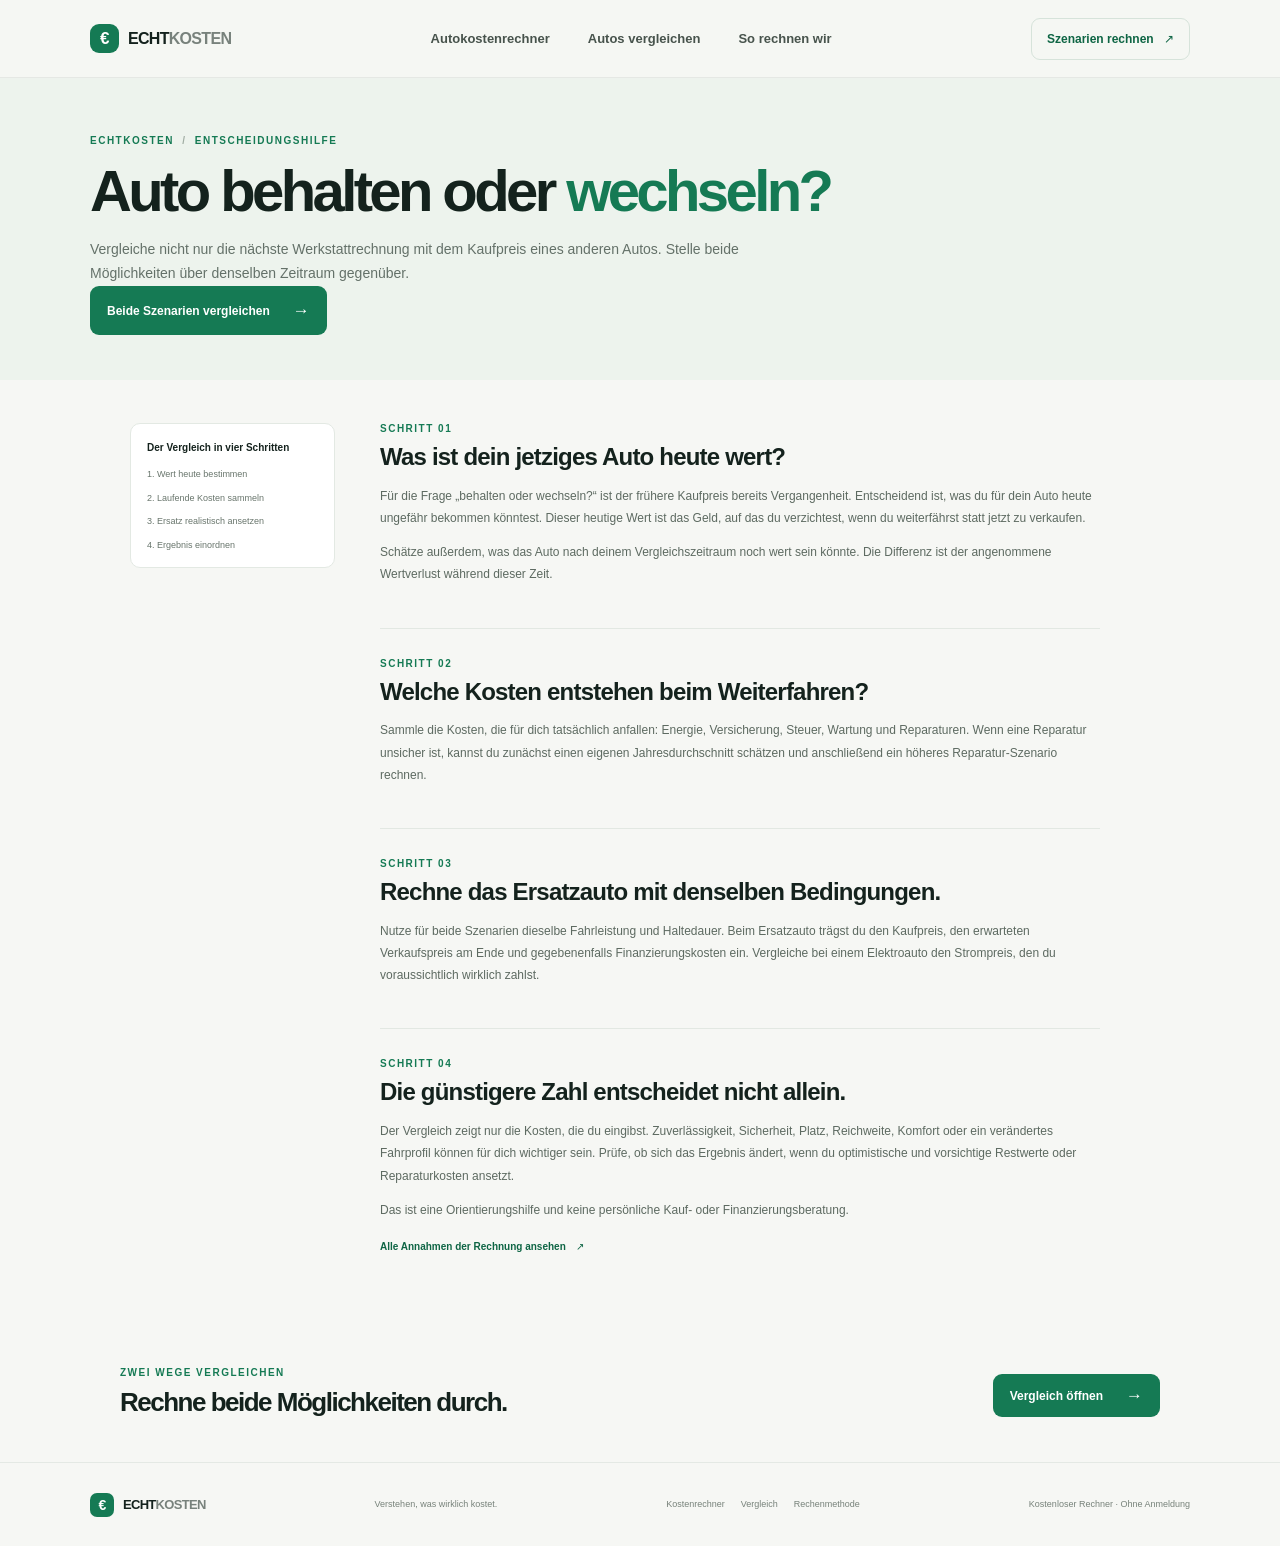
==== behalten-oder-wechseln.html @ c0fb37f1 "Publish ECHTKOSTEN website" ====
<!doctype html>
<html lang="de">
  <head>
    <meta charset="utf-8">
    <meta name="viewport" content="width=device-width, initial-scale=1">
    <meta name="theme-color" content="#f6f7f4">
    <meta name="description" content="So vergleichst du die Kosten, wenn du dein Auto behältst oder auf ein anderes Fahrzeug wechselst.">
    <title>Auto behalten oder wechseln? – ECHTKOSTEN</title>
    <link rel="stylesheet" href="styles.css">
  </head>
  <body>
    <a class="skip-link" href="#inhalt">Zum Inhalt springen</a>
    <header class="site-header">
      <div class="nav-shell">
        <a class="brand" href="index.html" aria-label="ECHTKOSTEN Startseite"><span class="brand-mark" aria-hidden="true">€</span><span>ECHT<span class="brand-light">KOSTEN</span></span></a>
        <nav aria-label="Hauptnavigation"><a href="index.html#rechner">Autokostenrechner</a><a href="vergleich.html">Autos vergleichen</a><a href="methodik.html">So rechnen wir</a></nav>
        <a class="nav-cta" href="vergleich.html#vergleichen">Szenarien rechnen <span aria-hidden="true">↗</span></a>
      </div>
    </header>

    <main id="inhalt">
      <section class="page-hero guide-hero">
        <div class="page-hero-inner">
          <p class="eyebrow"><a href="index.html">ECHTKOSTEN</a> <span aria-hidden="true">/</span> ENTSCHEIDUNGSHILFE</p>
          <h1>Auto behalten oder <span>wechseln?</span></h1>
          <p class="hero-lede">Vergleiche nicht nur die nächste Werkstattrechnung mit dem Kaufpreis eines anderen Autos. Stelle beide Möglichkeiten über denselben Zeitraum gegenüber.</p>
          <a class="primary-link" href="vergleich.html#vergleichen">Beide Szenarien vergleichen <span aria-hidden="true">→</span></a>
        </div>
      </section>

      <article class="article-layout guide-layout">
        <aside class="article-toc" aria-label="Auf dieser Seite"><strong>Der Vergleich in vier Schritten</strong><a href="#heutiger-wert">1. Wert heute bestimmen</a><a href="#laufende-kosten">2. Laufende Kosten sammeln</a><a href="#ersatz">3. Ersatz realistisch ansetzen</a><a href="#entscheidung">4. Ergebnis einordnen</a></aside>
        <div class="article-content">
          <section class="article-block" id="heutiger-wert">
            <p class="eyebrow">SCHRITT 01</p><h2>Was ist dein jetziges Auto heute wert?</h2>
            <p>Für die Frage „behalten oder wechseln?“ ist der frühere Kaufpreis bereits Vergangenheit. Entscheidend ist, was du für dein Auto heute ungefähr bekommen könntest. Dieser heutige Wert ist das Geld, auf das du verzichtest, wenn du weiterfährst statt jetzt zu verkaufen.</p>
            <p>Schätze außerdem, was das Auto nach deinem Vergleichszeitraum noch wert sein könnte. Die Differenz ist der angenommene Wertverlust während dieser Zeit.</p>
          </section>
          <section class="article-block" id="laufende-kosten">
            <p class="eyebrow">SCHRITT 02</p><h2>Welche Kosten entstehen beim Weiterfahren?</h2>
            <p>Sammle die Kosten, die für dich tatsächlich anfallen: Energie, Versicherung, Steuer, Wartung und Reparaturen. Wenn eine Reparatur unsicher ist, kannst du zunächst einen eigenen Jahresdurchschnitt schätzen und anschließend ein höheres Reparatur-Szenario rechnen.</p>
          </section>
          <section class="article-block" id="ersatz">
            <p class="eyebrow">SCHRITT 03</p><h2>Rechne das Ersatzauto mit denselben Bedingungen.</h2>
            <p>Nutze für beide Szenarien dieselbe Fahrleistung und Haltedauer. Beim Ersatzauto trägst du den Kaufpreis, den erwarteten Verkaufspreis am Ende und gegebenenfalls Finanzierungskosten ein. Vergleiche bei einem Elektroauto den Strompreis, den du voraussichtlich wirklich zahlst.</p>
          </section>
          <section class="article-block" id="entscheidung">
            <p class="eyebrow">SCHRITT 04</p><h2>Die günstigere Zahl entscheidet nicht allein.</h2>
            <p>Der Vergleich zeigt nur die Kosten, die du eingibst. Zuverlässigkeit, Sicherheit, Platz, Reichweite, Komfort oder ein verändertes Fahrprofil können für dich wichtiger sein. Prüfe, ob sich das Ergebnis ändert, wenn du optimistische und vorsichtige Restwerte oder Reparaturkosten ansetzt.</p>
            <p>Das ist eine Orientierungshilfe und keine persönliche Kauf- oder Finanzierungsberatung.</p>
            <a class="text-link" href="methodik.html">Alle Annahmen der Rechnung ansehen <span aria-hidden="true">↗</span></a>
          </section>
        </div>
      </article>

      <section class="closing-cta"><div><p class="eyebrow">ZWEI WEGE VERGLEICHEN</p><h2>Rechne beide Möglichkeiten durch.</h2></div><a href="vergleich.html#vergleichen" class="primary-link">Vergleich öffnen <span aria-hidden="true">→</span></a></section>
    </main>
    <footer class="site-footer">
      <a class="brand footer-brand" href="index.html"><span class="brand-mark" aria-hidden="true">€</span><span>ECHT<span class="brand-light">KOSTEN</span></span></a>
      <p>Verstehen, was wirklich kostet.</p>
      <div class="footer-links"><a href="index.html#rechner">Kostenrechner</a><a href="vergleich.html">Vergleich</a><a href="methodik.html">Rechenmethode</a></div>
      <span class="footer-meta">Kostenloser Rechner · Ohne Anmeldung</span>
    </footer>
  </body>
</html>
---- styles.css ----
:root {
  color-scheme: light;
  --ink: #14221d;
  --muted: #68736d;
  --green: #157a54;
  --green-dark: #0e6544;
  --green-soft: #e7f4ed;
  --line: #e4e9e4;
  --paper: #ffffff;
  --canvas: #f6f7f4;
  --orange: #f0a254;
  font-family: "Segoe UI", Arial, sans-serif;
  font-synthesis: none;
  text-rendering: optimizeLegibility;
}

* { box-sizing: border-box; }
html { scroll-behavior: smooth; scroll-padding-top: 90px; }
body { margin: 0; color: var(--ink); background: var(--canvas); font-size: 16px; line-height: 1.5; }
a { color: inherit; text-decoration: none; }
button, input, select { font: inherit; }
button, select { cursor: pointer; }
button:focus-visible, a:focus-visible, input:focus-visible, select:focus-visible, summary:focus-visible { outline: 3px solid #79c9a3; outline-offset: 3px; }
.skip-link { position: absolute; left: 12px; top: -60px; z-index: 20; padding: 10px 14px; background: #fff; border-radius: 8px; }
.skip-link:focus { top: 12px; }

.site-header { height: 78px; border-bottom: 1px solid rgba(20,34,29,.07); background: rgba(246,247,244,.95); }
.nav-shell { max-width: 1160px; height: 100%; margin: 0 auto; padding: 0 30px; display: flex; align-items: center; justify-content: space-between; }
.brand { display: inline-flex; align-items: center; gap: 9px; font: 800 16px/1 "Segoe UI", Arial, sans-serif; letter-spacing: -.7px; }
.brand-mark { display: grid; place-items: center; width: 29px; height: 29px; border-radius: 9px; color: #fff; background: var(--green); font-size: 17px; }
.brand-light { font-weight: 600; color: #78827c; }
.site-header nav { display: flex; gap: 38px; color: #47534c; font-size: 13px; font-weight: 600; }
.site-header nav a:hover { color: var(--green); }
.nav-cta { padding: 11px 15px; border: 1px solid #d6e3da; border-radius: 9px; color: var(--green-dark); font-size: 12px; font-weight: 700; }
.nav-cta span { padding-left: 7px; }

main { overflow: hidden; }
.hero { max-width: 1160px; margin: 0 auto; padding: 72px 30px 58px; display: grid; grid-template-columns: 1.04fr .96fr; gap: 36px; align-items: center; }
.hero-copy { padding: 6px 0 0 7px; }
.eyebrow { margin: 0 0 14px; color: var(--green); font-size: 10px; line-height: 1.2; font-weight: 800; letter-spacing: 1.5px; }
.eyebrow-dot, .result-dot { display: inline-block; width: 7px; height: 7px; margin-right: 7px; border-radius: 50%; background: var(--green); vertical-align: 1px; }
h1, h2, p { margin-top: 0; }
h1, h2 { font-family: "Segoe UI", Arial, sans-serif; }
h1 { max-width: 560px; margin: 0; font-size: clamp(44px, 5.2vw, 66px); line-height: 1.06; letter-spacing: -3.6px; font-weight: 800; }
h1 span, .section-heading h2 span, .principle-section h2 span { color: var(--green); }
.hero-lede { max-width: 470px; margin: 22px 0 25px; color: #647169; font-size: 15px; line-height: 1.7; }
.primary-link { display: inline-flex; align-items: center; gap: 23px; min-height: 49px; padding: 0 17px; border-radius: 9px; color: #fff; background: var(--green); font-size: 12px; font-weight: 700; transition: background .18s, transform .18s; }
.primary-link:hover { background: var(--green-dark); transform: translateY(-1px); }
.primary-link span { font-size: 17px; }
.hero-proof { margin-top: 17px; color: #77817a; font-size: 10px; }
.proof-icon { display: inline-grid; width: 15px; height: 15px; margin-right: 5px; place-items: center; border-radius: 50%; color: var(--green); background: #dcefe3; font-size: 9px; font-weight: 800; }

.hero-visual { position: relative; min-height: 355px; overflow: hidden; border-radius: 22px; background: #dcebe0; }
.hero-visual::before { position: absolute; content: ""; width: 270px; height: 270px; top: 78px; right: 35px; border-radius: 50%; background: #c5dfcc; }
.visual-sun { position: absolute; top: 39px; right: 73px; width: 56px; height: 56px; border-radius: 50%; background: #f6bd78; opacity: .95; }
.visual-caption { position: absolute; top: 34px; left: 34px; z-index: 2; }
.visual-caption span, .visual-tag { display: block; color: #5b7967; font-size: 8px; font-weight: 800; letter-spacing: 1.3px; }
.visual-caption strong { display: block; margin-top: 8px; font: 700 25px/1.15 "Segoe UI", Arial, sans-serif; letter-spacing: -.8px; }
.road-line { position: absolute; left: 0; right: 0; bottom: 37px; height: 80px; border-top: 1px solid rgba(67,105,80,.2); border-radius: 50% 50% 0 0; transform: scaleX(1.3); }
.car-illustration { position: absolute; left: 50%; bottom: 84px; width: 282px; height: 112px; transform: translateX(-50%); }
.car-shadow { position: absolute; right: 9px; bottom: 0; left: 6px; height: 25px; border-radius: 50%; background: rgba(32,76,51,.16); filter: blur(4px); }
.car-body { position: absolute; left: 4px; bottom: 21px; width: 270px; height: 73px; border-radius: 80px 95px 28px 27px; background: #19724d; box-shadow: inset 0 -9px 0 rgba(0,0,0,.09); }
.car-body::before { position: absolute; content: ""; top: -36px; left: 66px; width: 140px; height: 54px; border-radius: 85px 100px 5px 5px; background: #19724d; clip-path: polygon(17% 0, 73% 0, 100% 100%, 0 100%); }
.car-window, .car-window-back { position: absolute; z-index: 1; top: -28px; left: 89px; width: 70px; height: 35px; border-radius: 35px 30px 2px 2px; background: #b4d4c0; clip-path: polygon(14% 0, 77% 0, 100% 100%, 0 100%); }
.car-window-back { left: 162px; width: 39px; opacity: .9; clip-path: polygon(0 0, 50% 0, 100% 100%, 18% 100%); }
.car-light { position: absolute; right: 5px; top: 35px; width: 12px; height: 12px; border-radius: 5px; background: #f4c180; }
.wheel { position: absolute; bottom: 14px; width: 49px; height: 49px; border: 8px solid #23372d; border-radius: 50%; background: #b7c7bb; box-shadow: 0 0 0 3px #dcebe0; }
.wheel-one { left: 45px; }.wheel-two { right: 44px; }
.visual-note { position: absolute; z-index: 2; right: 25px; bottom: 69px; display: flex; align-items: center; gap: 9px; padding: 10px 13px; border: 1px solid rgba(20,34,29,.06); border-radius: 10px; color: #6e7e73; background: rgba(255,255,255,.88); font-size: 9px; line-height: 1.35; box-shadow: 0 7px 19px rgba(26,65,42,.08); }
.visual-note strong { color: var(--ink); font-size: 11px; }
.note-arrow { color: var(--green); font-size: 18px; }
.visual-tag { position: absolute; right: 24px; bottom: 20px; color: #6e8978; font-size: 7px; }

.trust-strip { max-width: 1100px; margin: 0 auto 66px; padding: 20px 30px; border-top: 1px solid #e6ebe6; border-bottom: 1px solid #e6ebe6; display: grid; grid-template-columns: repeat(3, 1fr); }
.trust-strip > div { display: flex; align-items: center; gap: 12px; justify-content: center; }
.strip-icon { display: grid; width: 34px; height: 34px; place-items: center; border-radius: 10px; color: var(--green); background: #e6f1e9; font-size: 17px; }
.trust-strip strong, .trust-strip small { display: block; }
.trust-strip strong { font-size: 11px; }.trust-strip small { margin-top: 1px; color: #818b84; font-size: 9px; }

.calculator-section { max-width: 1160px; margin: 0 auto; padding: 0 30px 84px; }
.section-heading { display: flex; justify-content: space-between; align-items: end; gap: 35px; margin-bottom: 24px; }
.section-heading .eyebrow { margin-bottom: 9px; }
.section-heading h2, .principle-section h2, .closing-cta h2 { margin: 0; font-size: 33px; line-height: 1.16; letter-spacing: -1.5px; }
.section-heading > p { max-width: 315px; margin: 0 0 3px; color: var(--muted); font-size: 12px; line-height: 1.6; }
.calculator-layout { display: grid; grid-template-columns: minmax(0, 1.18fr) minmax(310px, .82fr); gap: 19px; align-items: start; }
.calculator-card, .result-card { border: 1px solid #e7ebe7; border-radius: 15px; background: var(--paper); box-shadow: 0 8px 26px rgba(30,49,37,.035); }
.calculator-card { padding: 24px 25px 22px; }
.form-topline { display: flex; justify-content: space-between; align-items: center; margin-bottom: 20px; }
.form-step { color: #738078; font-size: 8px; font-weight: 800; letter-spacing: 1.3px; }
.optional-note { color: #98a199; font-size: 9px; }
.field-group { min-width: 0; margin: 0; padding: 20px 0 22px; border: 0; border-top: 1px solid #edf0ed; }
.field-group legend { float: left; width: 100%; margin: 0 0 15px; padding: 0; font: 700 13px "Segoe UI", Arial, sans-serif; letter-spacing: -.2px; }
.field-group legend + * { clear: both; }
.legend-number { margin-right: 8px; color: #8e9b91; font: 700 9px "Segoe UI", Arial, sans-serif; }
.field-grid { display: grid; grid-template-columns: 1fr 1fr; gap: 12px 13px; }
.field { display: block; min-width: 0; color: #445149; font-size: 10px; font-weight: 600; }
.field > span:first-child { display: block; margin-bottom: 6px; }
.input-wrap, .select-wrap { position: relative; display: block; }
.input-wrap input, .select-wrap select { width: 100%; min-width: 0; height: 40px; padding: 0 54px 0 11px; border: 1px solid #e1e7e1; border-radius: 7px; color: #25332b; background-color: #fff; font-size: 12px; outline: none; }
.input-wrap input:focus, .select-wrap select:focus { border-color: #8bc4a2; box-shadow: 0 0 0 3px #e2f2e8; }
.input-wrap > span { position: absolute; top: 50%; right: 10px; max-width: 66px; color: #8a948d; font-size: 9px; font-weight: 500; white-space: nowrap; transform: translateY(-50%); }
.select-wrap select { appearance: none; padding-right: 31px; }
.select-wrap::after { position: absolute; top: 11px; right: 12px; content: "⌄"; color: #7e8981; pointer-events: none; }
.drive-options { display: grid; grid-template-columns: repeat(3, 1fr); gap: 7px; margin-bottom: 14px; }
.drive-option { height: 38px; border: 1px solid #e1e7e1; border-radius: 7px; color: #57635b; background: #fff; font-size: 10px; font-weight: 600; }
.drive-option span { margin-right: 4px; color: #789581; }
.drive-option:hover { border-color: #9bc8a8; }
.drive-option.is-selected { border-color: #2b8a5e; color: #0e6544; background: #edf7f0; box-shadow: inset 0 0 0 1px #2b8a5e; }
.finance-details { padding: 14px 0 4px; border-top: 1px solid #edf0ed; }
.finance-details summary { display: flex; align-items: center; justify-content: space-between; cursor: pointer; color: #46554b; font-size: 10px; font-weight: 700; list-style: none; }
.finance-details summary::-webkit-details-marker { display: none; }
.summary-hint { color: #8c978f; font-size: 9px; font-weight: 500; }
.summary-hint span { margin-left: 7px; font-size: 15px; }
.finance-details[open] .summary-hint span { display: inline-block; transform: rotate(45deg); }
.finance-grid { margin-top: 14px; align-items: end; }
.finance-help { margin: 0; color: #7b867e; font-size: 9px; line-height: 1.55; }
.form-note { margin: 17px 0 13px; color: #7c8780; font-size: 9px; line-height: 1.5; }
.form-note span { margin-right: 5px; color: var(--green); }
.calculate-button { width: 100%; min-height: 45px; padding: 0 16px; border: 0; border-radius: 8px; color: #fff; background: var(--green); font-size: 11px; font-weight: 700; transition: background .18s; }
.calculate-button:hover { background: var(--green-dark); }
.calculate-button span { float: right; font-size: 16px; }

.result-card { position: sticky; top: 20px; padding: 23px 23px 20px; color: #f5fbf6; background: #153e2d; border-color: #153e2d; box-shadow: 0 14px 36px rgba(17,61,41,.14); }
.result-header { display: flex; align-items: center; justify-content: space-between; }
.result-kicker { color: #d3e8da; font-size: 8px; font-weight: 800; letter-spacing: 1.2px; }
.result-dot { width: 6px; height: 6px; background: #76cf9a; }
.result-period { color: #9bb8a5; font-size: 9px; }
.result-label { margin: 25px 0 3px; color: #c3d4c9; font-size: 10px; }
.result-monthly { display: flex; align-items: baseline; gap: 8px; font: 800 43px/1.1 "Segoe UI", Arial, sans-serif; letter-spacing: -2px; }
.result-monthly small { color: #a5c0ad; font: 500 10px "Segoe UI", Arial, sans-serif; letter-spacing: 0; }
.result-metrics { display: grid; grid-template-columns: 1fr 1fr; gap: 10px; margin-top: 20px; }
.result-metrics > div { padding: 10px 11px; border: 1px solid rgba(255,255,255,.1); border-radius: 8px; background: rgba(255,255,255,.055); }
.result-metrics span { display: block; margin-bottom: 3px; color: #a9c4b1; font-size: 9px; }
.result-metrics strong { font: 700 15px "Segoe UI", Arial, sans-serif; }
.result-divider { height: 1px; margin: 20px 0 15px; background: rgba(255,255,255,.14); }
.breakdown-heading { display: flex; justify-content: space-between; align-items: center; margin-bottom: 13px; }
.breakdown-heading strong { font-size: 10px; }.breakdown-heading > span { color: #a9c4b1; font-size: 9px; }
.breakdown { display: grid; gap: 11px; }
.breakdown-row { display: flex; align-items: center; justify-content: space-between; gap: 10px; color: #d8e6dc; font-size: 9px; }
.breakdown-row strong { color: #f6fbf7; font-size: 10px; }
.breakdown-name { display: inline-flex; align-items: center; gap: 7px; }
.break-dot { width: 7px; height: 7px; border-radius: 50%; background: #6cc692; }
.energy-dot { background: #f2bd78; }.fixed-dot { background: #88b8d3; }.interest-dot { background: #c1a4e0; }
.result-footnote { margin: 18px 0 0; padding-top: 13px; border-top: 1px solid rgba(255,255,255,.12); color: #a9c4b1; font-size: 8px; line-height: 1.5; }

.principle-section { max-width: 1100px; margin: 0 auto 75px; padding: 38px 50px; border: 1px solid #e6ebe6; border-radius: 16px; display: grid; grid-template-columns: 58px 1fr 1fr; align-items: center; gap: 26px; background: #f0f4ef; }
.principle-mark { display: grid; width: 48px; height: 48px; place-items: center; border-radius: 13px; color: var(--green); background: #dcebe0; font: 700 25px "Segoe UI", Arial, sans-serif; }
.principle-section .eyebrow { margin-bottom: 8px; }.principle-section h2 { font-size: 28px; }
.principle-copy { max-width: 380px; margin: 0; color: #657169; font-size: 11px; line-height: 1.75; }
.closing-cta { max-width: 1100px; margin: 0 auto; padding: 0 30px 45px; display: flex; justify-content: space-between; align-items: end; }
.closing-cta .eyebrow { margin-bottom: 8px; }.closing-cta h2 { font-size: 26px; }
.closing-cta .primary-link { min-height: 43px; }
.site-footer { min-height: 84px; padding: 18px max(30px, calc((100% - 1100px) / 2)); border-top: 1px solid #e4e9e4; display: flex; align-items: center; justify-content: space-between; color: #77827a; }
.footer-brand { color: var(--ink); font-size: 13px; }.footer-brand .brand-mark { width: 24px; height: 24px; border-radius: 7px; font-size: 14px; }
.site-footer p { margin: 0; font-size: 9px; }.footer-meta { font-size: 9px; }

@media (max-width: 860px) {
  .hero { gap: 24px; padding-top: 56px; }
  .hero-visual { min-height: 310px; }
  .calculator-layout { grid-template-columns: minmax(0, 1fr) minmax(280px, .82fr); gap: 13px; }
  .calculator-card { padding: 21px 18px; }
  .result-card { padding: 20px 17px; }
  .principle-section { margin-right: 30px; margin-left: 30px; padding: 30px; grid-template-columns: 48px 1fr; }
  .principle-copy { grid-column: 2; }
}
@media (max-width: 680px) {
  .site-header { height: 65px; }
  .nav-shell { padding: 0 19px; }
  .site-header nav { display: none; }
  .nav-cta { padding: 9px 10px; font-size: 10px; }
  .hero { padding: 43px 19px 35px; grid-template-columns: 1fr; gap: 30px; }
  .hero-copy { padding: 0; }
  h1 { max-width: 500px; font-size: clamp(42px, 12vw, 58px); letter-spacing: -2.7px; }
  .hero-lede { margin: 15px 0 18px; font-size: 13px; }
  .primary-link { gap: 14px; font-size: 11px; }
  .hero-proof { margin-top: 13px; font-size: 9px; }
  .hero-visual { min-height: 285px; }
  .visual-caption { top: 25px; left: 24px; }
  .visual-caption strong { font-size: 22px; }
  .car-illustration { transform: translateX(-50%) scale(.88); transform-origin: bottom center; }
  .visual-note { right: 15px; bottom: 49px; }
  .trust-strip { margin: 0 19px 47px; padding: 14px 4px; }
  .trust-strip > div { gap: 7px; justify-content: start; }
  .strip-icon { width: 28px; height: 28px; border-radius: 8px; font-size: 14px; }
  .trust-strip strong { font-size: 9px; }.trust-strip small { font-size: 8px; }
  .calculator-section { padding: 0 16px 58px; }
  .section-heading { display: block; margin: 0 3px 18px; }
  .section-heading h2 { font-size: 28px; }
  .section-heading > p { margin-top: 10px; font-size: 11px; }
  .calculator-layout { display: flex; flex-direction: column; }
  .calculator-card, .result-card { width: 100%; }
  .calculator-card { padding: 19px 16px; }
  .result-card { position: static; padding: 22px 20px; }
  .field-grid { gap: 11px 9px; }
  .field { font-size: 9px; }
  .input-wrap input, .select-wrap select { height: 39px; padding-left: 9px; font-size: 11px; }
  .input-wrap > span { right: 7px; font-size: 8px; }
  .drive-option { font-size: 9px; }
  .principle-section { margin: 0 16px 53px; padding: 22px 19px; gap: 14px; }
  .principle-mark { width: 42px; height: 42px; }
  .principle-section h2 { font-size: 24px; }
  .principle-section .eyebrow { font-size: 8px; }
  .principle-copy { font-size: 10px; }
  .closing-cta { padding: 0 20px 31px; align-items: start; flex-direction: column; gap: 17px; }
  .closing-cta h2 { font-size: 23px; }
  .site-footer { padding: 15px 19px; flex-wrap: wrap; gap: 12px; }
  .site-footer p { display: none; }
}
@media (max-width: 390px) {
  .field-grid { grid-template-columns: 1fr; }
  .field-grid-energy { grid-template-columns: 1fr 1fr; }
  .optional-note { font-size: 8px; }
  .hero-visual { min-height: 260px; }
  .visual-note { right: 12px; padding: 8px 10px; }
  .trust-strip { grid-template-columns: 1fr 1fr; row-gap: 12px; }
  .trust-strip > div:last-child { grid-column: 1 / -1; }
}
@media (prefers-reduced-motion: reduce) {
  *, *::before, *::after { scroll-behavior: auto !important; transition-duration: .01ms !important; animation-duration: .01ms !important; animation-iteration-count: 1 !important; }
}

/* More ways to use the cost model */
.section-heading h2 span, .next-steps-heading h2 span, .home-method-note h2 span { color: var(--green); }
.next-steps { max-width: 1100px; margin: -20px auto 72px; padding: 0 30px; display: grid; grid-template-columns: .9fr 1.1fr; gap: 48px; align-items: center; }
.next-steps-heading .eyebrow { margin-bottom: 9px; }
.next-steps-heading h2, .home-method-note h2 { max-width: 430px; margin: 0; font: 800 28px/1.18 "Segoe UI", Arial, sans-serif; letter-spacing: -1.2px; }
.next-steps-heading > p:last-child, .home-method-note > p { max-width: 420px; margin: 12px 0 0; color: var(--muted); font-size: 11px; line-height: 1.7; }
.next-steps-cards { display: grid; gap: 10px; }
.next-card { min-height: 86px; padding: 14px 16px; border: 1px solid #e4e9e4; border-radius: 12px; display: flex; align-items: center; gap: 13px; background: #fff; transition: border-color .18s, transform .18s, box-shadow .18s; }
.next-card:hover { border-color: #a9ceb4; transform: translateY(-2px); box-shadow: 0 8px 22px rgba(30,49,37,.06); }
.next-card-mark { display: grid; flex: 0 0 39px; width: 39px; height: 39px; place-items: center; border-radius: 11px; color: var(--green); background: #e4f1e8; font-size: 19px; }
.next-card-mark-warm { color: #a86928; background: #fbefdf; }
.next-card-copy { flex: 1; }.next-card-copy strong, .next-card-copy small { display: block; }.next-card-copy strong { font: 700 12px "Segoe UI", Arial, sans-serif; }.next-card-copy small { max-width: 360px; margin-top: 4px; color: #78847c; font-size: 9px; line-height: 1.5; }
.next-card-arrow { color: var(--green); font-size: 17px; }
.home-method-note { max-width: 1100px; margin: -24px auto 70px; padding: 25px 30px; border-radius: 13px; display: grid; grid-template-columns: 1fr .9fr auto; gap: 25px; align-items: center; background: #edf3ed; }
.home-method-note .eyebrow { margin-bottom: 8px; }.home-method-note h2 { font-size: 22px; }
.home-method-note > p { margin: 0; font-size: 10px; }
.text-link { display: inline-flex; align-items: center; gap: 10px; color: var(--green-dark); font-size: 10px; font-weight: 700; }
.text-link:hover { text-decoration: underline; text-underline-offset: 3px; }
.footer-links { display: flex; gap: 16px; font-size: 9px; }.footer-links a:hover { color: var(--green); text-decoration: underline; text-underline-offset: 3px; }
.site-header nav a[aria-current="page"] { color: var(--green-dark); }

.page-hero { padding: 57px 30px 45px; background: #edf3ed; }
.page-hero-inner { max-width: 1100px; margin: 0 auto; }
.page-hero .eyebrow { margin-bottom: 13px; }.page-hero .eyebrow a { color: inherit; }.page-hero .eyebrow span { padding: 0 4px; color: #a0aca3; }
.page-hero h1 { max-width: 770px; font-size: clamp(40px, 5vw, 58px); }
.page-hero h1 span { color: var(--green); }
.page-hero .hero-lede { max-width: 690px; margin: 17px 0 0; font-size: 14px; }
.page-hero .hero-proof { margin-top: 14px; }
.compare-section { padding-top: 46px; }
.compare-form { padding: 21px; border: 1px solid #e7ebe7; border-radius: 15px; background: #fff; box-shadow: 0 8px 26px rgba(30,49,37,.035); }
.shared-inputs { display: grid; grid-template-columns: 180px 230px 1fr; gap: 14px; align-items: end; padding: 0 0 19px; border-bottom: 1px solid #edf0ed; }
.shared-note { margin: 0 0 3px 8px; color: #748078; font-size: 9px; line-height: 1.5; }.shared-note span { margin-right: 5px; color: var(--green); }
.scenario-grid { display: grid; grid-template-columns: 1fr 1fr; gap: 15px; padding-top: 20px; }
.scenario-card { min-width: 0; margin: 0; padding: 17px; border: 1px solid #e5ebe5; border-radius: 11px; background: #fbfcfa; }
.scenario-card-b { border-color: #e7e7e0; background: #fdfcf9; }
.scenario-card legend { padding: 0 0 14px; color: #67736b; font-size: 8px; font-weight: 800; letter-spacing: 1.25px; }
.scenario-letter { display: inline-grid; width: 22px; height: 22px; margin-right: 5px; place-items: center; border-radius: 7px; color: #146c4b; background: #e2f0e7; font-size: 10px; font-weight: 800; }
.scenario-letter-b { color: #966026; background: #f7eddc; }
.scenario-name-field { margin-bottom: 12px; }.plain-input { width: 100%; height: 39px; padding: 0 10px; border: 1px solid #e1e7e1; border-radius: 7px; color: #25332b; background: #fff; font-size: 11px; }
.scenario-fields { display: grid; grid-template-columns: 1fr 1fr; gap: 11px 10px; }
.scenario-fields .field { font-size: 9px; }
.scenario-fields .input-wrap input, .scenario-fields .select-wrap select { height: 38px; font-size: 11px; }
.scenario-finance { margin-top: 14px; padding-top: 12px; }.finance-fields { margin-top: 13px; }
.compare-form .form-note { margin: 17px 0 12px; }
.compare-output { margin-top: 28px; padding: 23px; border-radius: 15px; color: #f5fbf6; background: #153e2d; box-shadow: 0 14px 36px rgba(17,61,41,.12); }
.compare-output-heading { display: flex; align-items: end; justify-content: space-between; gap: 20px; }
.compare-output .eyebrow { margin-bottom: 7px; color: #9fceb0; }
.compare-output-heading h2 { margin: 0; font: 700 21px/1.25 "Segoe UI", Arial, sans-serif; letter-spacing: -.4px; }
.compare-output .result-period { padding-bottom: 4px; white-space: nowrap; }
.comparison-summary { margin: 8px 0 17px; color: #bdd2c3; font-size: 10px; }
.comparison-results { display: grid; grid-template-columns: 1fr 1fr; gap: 13px; }
.comparison-result-card { min-width: 0; padding: 15px; border: 1px solid rgba(255,255,255,.13); border-radius: 10px; background: rgba(255,255,255,.055); transition: border-color .2s, background .2s; }
.comparison-result-card.is-cheaper { border-color: #73c995; background: rgba(64,146,96,.18); }
.comparison-result-top { display: flex; align-items: center; gap: 8px; color: #eef7f0; font-size: 10px; }
.comparison-result-top .scenario-letter { margin: 0; }
.comparison-main-number { display: flex; align-items: baseline; gap: 9px; margin-top: 15px; }.comparison-main-number span { font: 800 31px/1.05 "Segoe UI", Arial, sans-serif; letter-spacing: -1.2px; }.comparison-main-number small { color: #acc4b4; font-size: 9px; }
.comparison-small-metrics { display: grid; grid-template-columns: 1fr 1fr; gap: 9px; margin-top: 13px; }
.comparison-small-metrics > span { padding: 9px; border: 1px solid rgba(255,255,255,.09); border-radius: 7px; }.comparison-small-metrics small, .comparison-small-metrics strong { display: block; }.comparison-small-metrics small { color: #a9c4b1; font-size: 8px; }.comparison-small-metrics strong { margin-top: 3px; color: #f6fbf7; font-size: 11px; }
.comparison-breakdown { display: grid; gap: 7px; margin-top: 14px; padding-top: 12px; border-top: 1px solid rgba(255,255,255,.12); }
.comparison-breakdown-row { display: flex; justify-content: space-between; gap: 9px; color: #c7d9cc; font-size: 8px; }.comparison-breakdown-row strong { color: #f4faf5; font-size: 9px; }
.compare-caveat { margin: 14px 0 0; color: #afc7b7; font-size: 8px; line-height: 1.55; }.compare-caveat a { color: #dcf0e2; text-decoration: underline; text-underline-offset: 2px; }
.comparison-guide { max-width: 1100px; margin: 0 auto 74px; padding: 34px 40px; border: 1px solid #e5ebe5; border-radius: 15px; display: grid; grid-template-columns: .82fr 1.18fr; gap: 40px; background: #f0f4ef; }
.guide-copy .eyebrow { margin-bottom: 9px; }.guide-copy h2 { margin: 0; font-size: 29px; line-height: 1.15; letter-spacing: -1.2px; }.guide-copy h2 span { color: var(--green); }.guide-copy > p:last-child { margin: 13px 0 0; color: #667269; font-size: 10px; line-height: 1.7; }
.guide-steps { display: grid; gap: 12px; }.guide-steps > div { display: flex; gap: 12px; align-items: flex-start; }.guide-steps > div > span { flex: 0 0 24px; display: grid; height: 24px; place-items: center; border-radius: 7px; color: var(--green); background: #dcebe0; font-size: 8px; font-weight: 800; }.guide-steps p { margin: 0; }.guide-steps strong, .guide-steps small { display: block; }.guide-steps strong { font-size: 10px; }.guide-steps small { margin-top: 3px; color: #77827a; font-size: 9px; }

.article-layout { max-width: 1080px; margin: 0 auto; padding: 49px 30px 80px; display: grid; grid-template-columns: 205px minmax(0, 1fr); gap: 45px; align-items: start; }
.article-toc { position: sticky; top: 22px; padding: 16px; border: 1px solid #e3e9e3; border-radius: 10px; display: grid; gap: 11px; background: #fff; }
.article-toc strong { margin-bottom: 2px; font-size: 10px; }.article-toc a { color: #68756c; font-size: 9px; line-height: 1.4; }.article-toc a:hover { color: var(--green); }
.article-content { max-width: 720px; }.article-block { padding: 0 0 30px; margin: 0 0 29px; border-bottom: 1px solid #e2e8e2; scroll-margin-top: 100px; }.article-block:last-child { margin-bottom: 0; border: 0; }
.article-block .eyebrow { margin-bottom: 8px; }.article-block h2 { margin: 0 0 13px; font-size: 24px; line-height: 1.2; letter-spacing: -.8px; }.article-block > p:not(.eyebrow) { color: #5d6a61; font-size: 12px; line-height: 1.85; }
.formula-card { margin: 16px 0; padding: 16px; border: 1px solid #dce9de; border-radius: 9px; color: #145e41; background: #edf5ef; font-size: 12px; font-weight: 700; text-align: center; }
.formula-lines { display: grid; grid-template-columns: 1fr 1fr; gap: 10px; margin-top: 16px; }.formula-lines > div { padding: 13px; border: 1px solid #e6ebe6; border-radius: 8px; background: #fff; }.formula-lines strong, .formula-lines span { display: block; }.formula-lines strong { font-size: 10px; }.formula-lines span { margin-top: 4px; color: #78837c; font-size: 9px; }
.method-list { display: grid; gap: 0; margin-top: 15px; }.method-list > div { display: grid; grid-template-columns: 35px 1fr; gap: 10px; padding: 12px 0; border-top: 1px solid #e8ede8; }.method-index { display: grid; width: 26px; height: 26px; place-items: center; border-radius: 8px; color: var(--green); background: #e4f1e8; font-size: 9px; font-weight: 800; }.method-list p { margin: 0; }.method-list strong, .method-list small { display: block; }.method-list strong { font-size: 11px; }.method-list small { margin-top: 4px; color: #6c786f; font-size: 10px; line-height: 1.65; }
.article-callout { margin: 16px 0 0; padding: 13px 15px; border-left: 3px solid #65a67d; border-radius: 0 7px 7px 0; color: #5d6a61; background: #edf4ee; font-size: 10px !important; line-height: 1.7 !important; }.article-callout strong { color: #274b35; }
.article-block .text-link { margin-top: 2px; }
.guide-layout { padding-top: 43px; }

@media (max-width: 860px) {
  .next-steps { grid-template-columns: 1fr; gap: 20px; }
  .home-method-note { margin-right: 30px; margin-left: 30px; grid-template-columns: 1fr 1fr; }
  .home-method-note .text-link { grid-column: 2; }
  .shared-inputs { grid-template-columns: 1fr 1fr; }
  .shared-note { grid-column: 1 / -1; margin: 0; }
  .scenario-grid { gap: 10px; }.scenario-card { padding: 13px; }
  .comparison-guide { margin-right: 30px; margin-left: 30px; padding: 27px; gap: 25px; }
  .article-layout { grid-template-columns: 165px minmax(0, 1fr); gap: 25px; }
}
@media (max-width: 680px) {
  .page-hero { padding: 41px 19px 30px; }
  .page-hero h1 { font-size: clamp(38px, 11vw, 51px); letter-spacing: -2.5px; }
  .page-hero .hero-lede { font-size: 12px; }
  .next-steps { margin: -15px 0 54px; padding: 0 19px; gap: 16px; }
  .next-steps-heading h2 { font-size: 25px; }
  .next-card { min-height: 76px; padding: 11px; gap: 9px; }
  .next-card-copy strong { font-size: 10px; }.next-card-copy small { font-size: 8px; }
  .home-method-note { margin: -12px 16px 55px; padding: 19px; grid-template-columns: 1fr; gap: 12px; }
  .home-method-note h2 { font-size: 20px; }.home-method-note .text-link { grid-column: auto; }
  .footer-links { width: 100%; flex-wrap: wrap; gap: 11px 15px; }
  .shared-inputs { grid-template-columns: 1fr 1fr; padding-bottom: 14px; }
  .shared-inputs .field { font-size: 8px; }.shared-inputs .input-wrap input, .shared-inputs .select-wrap select { padding-left: 8px; font-size: 10px; }
  .compare-form { padding: 13px; }.scenario-grid { grid-template-columns: 1fr; gap: 11px; padding-top: 13px; }
  .scenario-card { padding: 14px; }.scenario-fields { gap: 10px 8px; }
  .compare-output { padding: 17px 13px; }.compare-output-heading h2 { font-size: 17px; }.comparison-results { grid-template-columns: 1fr; }.comparison-main-number span { font-size: 28px; }
  .comparison-guide { margin: 0 16px 55px; padding: 21px 18px; grid-template-columns: 1fr; gap: 21px; }
  .guide-copy h2 { font-size: 25px; }
  .article-layout { display: block; padding: 32px 20px 56px; }
  .article-toc { position: static; margin-bottom: 29px; grid-template-columns: 1fr 1fr; gap: 10px; }.article-toc strong { grid-column: 1 / -1; }
  .article-toc a { font-size: 8px; }.article-block h2 { font-size: 21px; }.article-block > p:not(.eyebrow) { font-size: 11px; }
  .formula-lines { grid-template-columns: 1fr; }
}
@media (max-width: 390px) {
  .shared-inputs { grid-template-columns: 1fr; }.shared-note { grid-column: auto; }
  .scenario-fields { grid-template-columns: 1fr; }.compare-output-heading { align-items: flex-start; flex-direction: column; gap: 6px; }
  .article-toc { grid-template-columns: 1fr; }.article-toc strong { grid-column: auto; }
}
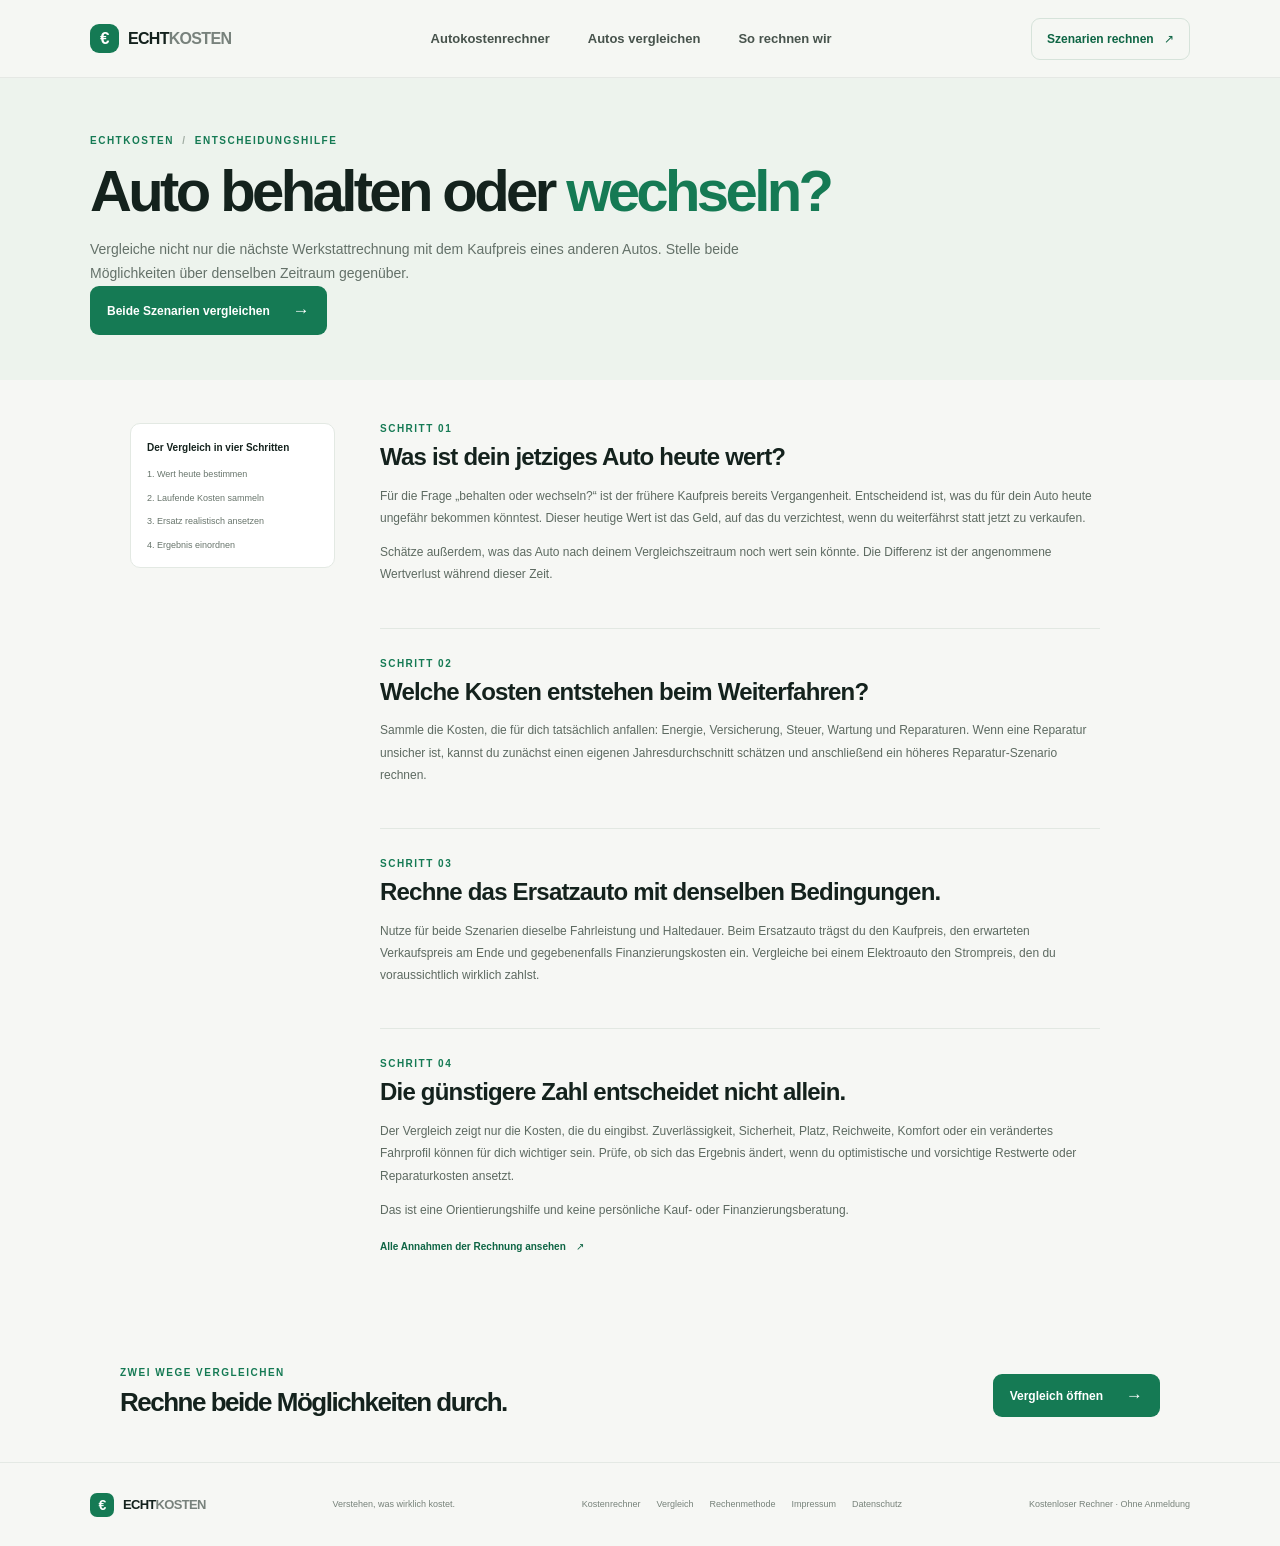
==== commit 06cb047b: "Add legal pages and update ECHTKOSTEN Add the imprint and privacy notice, update site links and calc" ====
--- a/behalten-oder-wechseln.html
+++ b/behalten-oder-wechseln.html
@@ -58,7 +58,7 @@
     <footer class="site-footer">
       <a class="brand footer-brand" href="index.html"><span class="brand-mark" aria-hidden="true">€</span><span>ECHT<span class="brand-light">KOSTEN</span></span></a>
       <p>Verstehen, was wirklich kostet.</p>
-      <div class="footer-links"><a href="index.html#rechner">Kostenrechner</a><a href="vergleich.html">Vergleich</a><a href="methodik.html">Rechenmethode</a></div>
+      <div class="footer-links"><a href="index.html#rechner">Kostenrechner</a><a href="vergleich.html">Vergleich</a><a href="methodik.html">Rechenmethode</a><a href="impressum.html">Impressum</a><a href="datenschutz.html">Datenschutz</a></div>
       <span class="footer-meta">Kostenloser Rechner · Ohne Anmeldung</span>
     </footer>
   </body>
--- a/styles.css
+++ b/styles.css
@@ -217,6 +217,24 @@
 }
 @media (prefers-reduced-motion: reduce) {
   *, *::before, *::after { scroll-behavior: auto !important; transition-duration: .01ms !important; animation-duration: .01ms !important; animation-iteration-count: 1 !important; }
+}
+
+.legal-layout { max-width: 900px; margin: 0 auto; padding: 48px 30px 78px; }
+.legal-content { max-width: 760px; margin: 0 auto; }
+.legal-block { padding: 0 0 27px; margin: 0 0 25px; border-bottom: 1px solid #e2e8e2; }
+.legal-block:last-child { padding-bottom: 0; margin-bottom: 0; border: 0; }
+.legal-block .eyebrow { margin-bottom: 8px; }
+.legal-block h2 { margin: 0 0 11px; font-size: 23px; line-height: 1.2; letter-spacing: -.7px; }
+.legal-block p, .legal-block li { color: #5d6a61; font-size: 12px; line-height: 1.8; }
+.legal-block p:last-child { margin-bottom: 0; }
+.legal-block ul { padding-left: 20px; margin: 9px 0 0; }
+.legal-block li + li { margin-top: 5px; }
+.legal-block a { color: var(--green-dark); text-decoration: underline; text-underline-offset: 3px; overflow-wrap: anywhere; }
+.legal-address { color: #5d6a61; font-size: 13px; font-style: normal; line-height: 1.8; }
+.legal-note { padding: 13px 15px; border-left: 3px solid #65a67d; border-radius: 0 7px 7px 0; background: #edf4ee; }
+
+@media (max-width: 680px) {
+  .legal-layout { padding: 36px 20px 58px; }
 }
 
 /* More ways to use the cost model */
